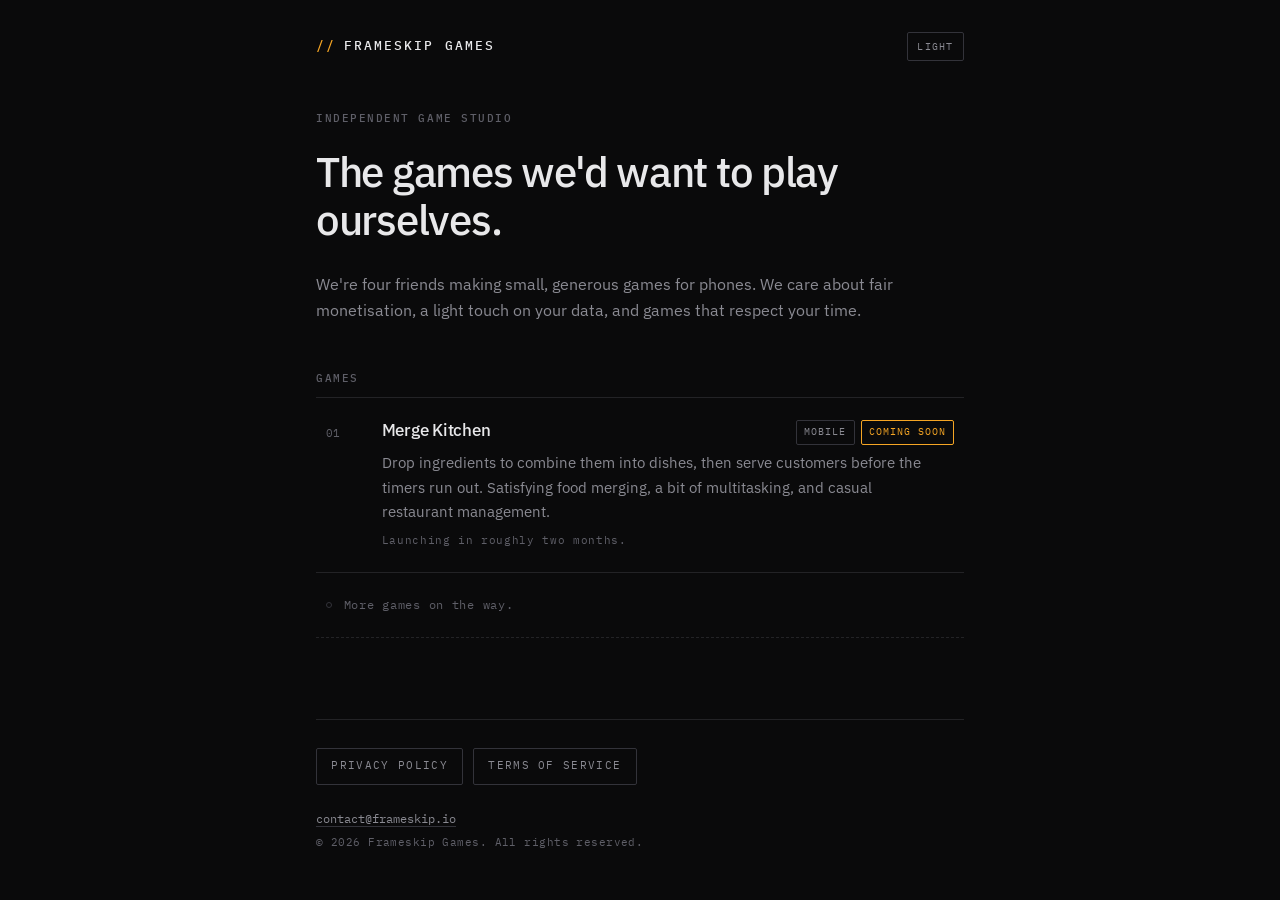
==== index.html @ ab9866dd "Redesign site as dark minimal/mono, add Terms of Service Replaces the gradient/glow/glassmorphism st" ====
<!DOCTYPE html>
<html lang="en" data-theme="dark">
<head>
    <meta charset="UTF-8">
    <meta name="viewport" content="width=device-width, initial-scale=1">

    <title>Frameskip Games — The games we'd want to play ourselves.</title>
    <meta name="description" content="Frameskip Games is a four-person independent game studio making fun, fair mobile games — the kind we'd want to play ourselves.">
    <meta name="theme-color" content="#0a0a0b">

    <meta property="og:type" content="website">
    <meta property="og:site_name" content="Frameskip Games">
    <meta property="og:title" content="Frameskip Games">
    <meta property="og:description" content="A four-person independent game studio making fun, fair mobile games.">
    <meta property="og:url" content="https://frameskip.io/">

    <link rel="canonical" href="https://frameskip.io/">

    <link rel="icon" type="image/svg+xml" href="assets/favicon.svg">

    <link rel="preconnect" href="https://fonts.googleapis.com">
    <link rel="preconnect" href="https://fonts.gstatic.com" crossorigin>
    <link rel="stylesheet" href="https://fonts.googleapis.com/css2?family=IBM+Plex+Mono:wght@400;500&family=IBM+Plex+Sans:wght@400;500&display=swap">

    <link rel="stylesheet" href="assets/styles.css">

    <script>
        /* Set the theme before first paint so there is no flash. */
        (function () {
            try {
                var saved = localStorage.getItem('frameskip-theme');
                if (saved) document.documentElement.setAttribute('data-theme', saved);
            } catch (e) {}
        })();
    </script>
</head>

<body>
    <div class="shell">

        <!-- ==================== Header ==================== -->

        <header class="site-head">
            <a class="wordmark" href="index.html">
                <span class="wordmark-mark" aria-hidden="true">//</span>
                <span>Frameskip Games</span>
            </a>

            <button
                class="theme-toggle"
                id="theme-toggle"
                type="button"
                aria-label="Switch to light theme"
            >
                <span class="theme-toggle-label">Light</span>
            </button>
        </header>

        <hr class="rule">

        <!-- ==================== Hero ==================== -->

        <main>
            <section class="hero">
                <p class="eyebrow">Independent game studio</p>

                <h1 class="hero-title">The games we'd want to play ourselves.</h1>

                <p class="hero-about">
                    We're four friends making small, generous games for phones.
                    We care about fair monetisation, a light touch on your data,
                    and games that respect your time.
                </p>
            </section>

            <!-- ==================== Games ==================== -->

            <section class="games" aria-labelledby="games-label">
                <h2 class="section-label" id="games-label">Games</h2>

                <!--
                    ADDING A GAME
                    ----------------
                    Copy a <li class="game-row"> block, bump the index number,
                    and fill in the title, description and tags. Keep the index
                    numbers sequential and zero-padded to two digits.

                    Available tag modifiers:
                      .tag          neutral  (platforms, categories)
                      .tag-accent   accent   (status, e.g. "Coming soon")

                    Add <p class="game-note"> for a short dated line under the
                    description if the game needs a timeline.
                -->

                <ul class="game-list">

                    <li class="game-row">
                        <span class="game-index">01</span>

                        <h3 class="game-title">Merge Kitchen</h3>

                        <div class="game-meta">
                            <span class="tag">Mobile</span>
                            <span class="tag tag-accent">Coming soon</span>
                        </div>

                        <p class="game-desc">
                            Drop ingredients to combine them into dishes, then
                            serve customers before the timers run out. Satisfying
                            food merging, a bit of multitasking, and casual
                            restaurant management.
                        </p>

                        <p class="game-note">Launching in roughly two months.</p>
                    </li>

                    <li class="game-row game-row-empty">
                        <span>More games on the way.</span>
                    </li>

                </ul>
            </section>
        </main>

        <!-- ==================== Footer ==================== -->

        <footer class="site-foot">
            <nav class="foot-links" aria-label="Legal">
                <a class="btn" href="privacy-policy.html">Privacy Policy</a>
                <a class="btn" href="terms-of-service.html">Terms of Service</a>
            </nav>

            <p class="foot-meta">
                <a href="mailto:contact@frameskip.io">contact@frameskip.io</a>
            </p>

            <p class="foot-copy">&copy; 2026 Frameskip Games. All rights reserved.</p>
        </footer>

    </div>

    <script src="assets/site.js"></script>
</body>
</html>
---- assets/styles.css ----
/* ============================================================
   Frameskip Games — shared stylesheet
   Dark-first. Flat fills only: no gradients, no shadows,
   no blur, no glow.
   ============================================================ */

/* --- Tokens ------------------------------------------------ */

:root {
    color-scheme: dark;

    --bg: #0a0a0b;
    --surface: #111113;
    --surface-hover: #17171b;
    --line: #232326;
    --line-strong: #33333a;

    --text: #e8e8ea;
    --muted: #8a8a92;
    --faint: #5f5f68;

    --accent: #f5a524;

    --sans: 'IBM Plex Sans', ui-sans-serif, system-ui, -apple-system,
        'Segoe UI', Roboto, Helvetica, Arial, sans-serif;
    --mono: 'IBM Plex Mono', ui-monospace, SFMono-Regular, Menlo,
        Consolas, 'Liberation Mono', monospace;

    --measure: 44rem;
    --gutter: 1.75rem;
    --radius: 2px;
}

[data-theme='light'] {
    color-scheme: light;

    --bg: #fafafa;
    --surface: #ffffff;
    --surface-hover: #f3f3f4;
    --line: #e4e4e7;
    --line-strong: #d0d0d5;

    --text: #18181b;
    --muted: #64646c;
    --faint: #9a9aa2;

    --accent: #a06207;
}

/* --- Reset ------------------------------------------------- */

*,
*::before,
*::after {
    box-sizing: border-box;
}

html {
    -webkit-text-size-adjust: 100%;
}

body {
    margin: 0;
    min-height: 100vh;
    display: flex;
    flex-direction: column;
    background: var(--bg);
    color: var(--text);
    font-family: var(--sans);
    font-size: 16px;
    line-height: 1.6;
    -webkit-font-smoothing: antialiased;
    -moz-osx-font-smoothing: grayscale;
    overflow-wrap: break-word;
}

h1,
h2,
h3 {
    margin: 0;
    font-weight: 500;
    letter-spacing: -0.015em;
    line-height: 1.2;
}

p {
    margin: 0;
}

ul {
    margin: 0;
    padding: 0;
    list-style: none;
}

a {
    color: inherit;
    text-decoration: none;
}

button {
    font: inherit;
    color: inherit;
    background: none;
    border: none;
    cursor: pointer;
}

::selection {
    background: var(--accent);
    color: #0a0a0b;
}

:focus-visible {
    outline: 2px solid var(--accent);
    outline-offset: 3px;
}

/* --- Layout ------------------------------------------------ */

/* The shell is a flex column so the footer can be pushed to the
   bottom of the viewport when the page is short. */
.shell {
    width: 100%;
    max-width: var(--measure);
    margin: 0 auto;
    padding: 0 var(--gutter);
    flex: 1 0 auto;
    display: flex;
    flex-direction: column;
}

.rule {
    height: 1px;
    background: var(--line);
    border: 0;
}

/* --- Header ------------------------------------------------ */

.site-head {
    display: flex;
    align-items: center;
    justify-content: space-between;
    gap: 1rem;
    padding-top: 2rem;
    padding-bottom: 2rem;
}

.wordmark {
    display: inline-flex;
    align-items: baseline;
    gap: 0.5rem;
    font-family: var(--mono);
    font-size: 0.8rem;
    font-weight: 500;
    letter-spacing: 0.16em;
    text-transform: uppercase;
    color: var(--text);
}

.wordmark-mark {
    color: var(--accent);
}

.wordmark:hover {
    color: var(--accent);
}

.theme-toggle {
    flex: none;
    padding: 0.35rem 0.6rem;
    border: 1px solid var(--line-strong);
    border-radius: var(--radius);
    font-family: var(--mono);
    font-size: 0.625rem;
    letter-spacing: 0.12em;
    text-transform: uppercase;
    color: var(--muted);
    transition: color 0.15s ease, border-color 0.15s ease;
}

.theme-toggle:hover {
    color: var(--accent);
    border-color: var(--accent);
}

/* --- Hero -------------------------------------------------- */

.hero {
    padding-bottom: 3rem;
}

.eyebrow,
.section-label {
    font-family: var(--mono);
    font-size: 0.6875rem;
    font-weight: 500;
    letter-spacing: 0.14em;
    text-transform: uppercase;
    color: var(--faint);
}

.hero-title {
    margin-top: 1.25rem;
    font-size: clamp(1.75rem, 6.5vw, 2.625rem);
    letter-spacing: -0.03em;
    line-height: 1.15;
    max-width: 26ch;
}

.hero-about {
    margin-top: 1.75rem;
    max-width: 38rem;
    color: var(--muted);
}

.hero-about strong {
    color: var(--text);
    font-weight: 500;
}

.link {
    color: var(--accent);
    border-bottom: 1px solid transparent;
    transition: border-color 0.15s ease;
}

.link:hover {
    border-bottom-color: var(--accent);
}

/* --- Games ------------------------------------------------- */

.games {
    padding-bottom: 3.5rem;
}

.section-label {
    display: block;
    padding-bottom: 0.75rem;
}

.game-list {
    border-top: 1px solid var(--line);
}

.game-row {
    display: grid;
    grid-template-columns: 2.5rem minmax(0, 1fr) auto;
    grid-template-areas:
        'index title meta'
        'index desc desc'
        'index note note';
    column-gap: 1rem;
    row-gap: 0.4rem;
    align-content: start;
    padding: 1.4rem 0.6rem;
    border-bottom: 1px solid var(--line);
    transition: background-color 0.15s ease;
}

.game-row:hover {
    background: var(--surface-hover);
}

.game-index {
    grid-area: index;
    padding-top: 0.28rem;
    font-family: var(--mono);
    font-size: 0.6875rem;
    letter-spacing: 0.08em;
    color: var(--faint);
}

.game-title {
    grid-area: title;
    font-size: 1.0625rem;
}

.game-desc {
    grid-area: desc;
    max-width: 34rem;
    color: var(--muted);
    font-size: 0.9375rem;
    line-height: 1.65;
}

.game-note {
    grid-area: note;
    font-family: var(--mono);
    font-size: 0.6875rem;
    letter-spacing: 0.06em;
    color: var(--faint);
}

.game-meta {
    grid-area: meta;
    display: flex;
    flex-wrap: wrap;
    align-content: flex-start;
    justify-content: flex-end;
    gap: 0.4rem;
}

.tag {
    display: inline-block;
    padding: 0.2rem 0.45rem;
    border: 1px solid var(--line-strong);
    border-radius: var(--radius);
    font-family: var(--mono);
    font-size: 0.625rem;
    letter-spacing: 0.1em;
    text-transform: uppercase;
    color: var(--muted);
    white-space: nowrap;
}

.tag-accent {
    color: var(--accent);
    border-color: var(--accent);
}

.game-row-empty {
    display: flex;
    align-items: center;
    gap: 0.75rem;
    border-bottom-style: dashed;
    font-family: var(--mono);
    font-size: 0.75rem;
    letter-spacing: 0.06em;
    color: var(--faint);
}

.game-row-empty:hover {
    background: none;
}

.game-row-empty::before {
    content: '';
    width: 0.375rem;
    height: 0.375rem;
    border: 1px solid var(--line-strong);
    border-radius: 50%;
}

/* --- Footer ------------------------------------------------ */

.site-foot {
    margin-top: auto;
    padding-top: 1.75rem;
    padding-bottom: 3rem;
    border-top: 1px solid var(--line);
}

.foot-links {
    display: flex;
    flex-wrap: wrap;
    gap: 0.6rem;
}

.btn {
    display: inline-block;
    padding: 0.55rem 0.9rem;
    border: 1px solid var(--line-strong);
    border-radius: var(--radius);
    font-family: var(--mono);
    font-size: 0.6875rem;
    letter-spacing: 0.12em;
    text-transform: uppercase;
    color: var(--muted);
    transition: color 0.15s ease, border-color 0.15s ease,
        background-color 0.15s ease;
}

.btn:hover {
    color: var(--accent);
    border-color: var(--accent);
}

.foot-meta {
    margin-top: 1.5rem;
    font-family: var(--mono);
    font-size: 0.75rem;
    color: var(--muted);
}

.foot-meta a {
    color: var(--muted);
    border-bottom: 1px solid var(--line-strong);
}

.foot-meta a:hover {
    color: var(--accent);
    border-bottom-color: var(--accent);
}

.foot-copy {
    margin-top: 0.4rem;
    font-family: var(--mono);
    font-size: 0.6875rem;
    letter-spacing: 0.04em;
    color: var(--faint);
}

/* --- Legal pages ------------------------------------------- */

.page-head {
    padding-top: 2.5rem;
    padding-bottom: 2rem;
}

.back-link {
    display: inline-block;
    font-family: var(--mono);
    font-size: 0.6875rem;
    letter-spacing: 0.12em;
    text-transform: uppercase;
    color: var(--muted);
    transition: color 0.15s ease;
}

.back-link:hover {
    color: var(--accent);
}

.page-title {
    margin-top: 1.5rem;
    font-size: clamp(1.75rem, 6vw, 2.375rem);
    letter-spacing: -0.03em;
}

.page-updated {
    margin-top: 0.6rem;
    font-family: var(--mono);
    font-size: 0.6875rem;
    letter-spacing: 0.1em;
    text-transform: uppercase;
    color: var(--faint);
}

/* Table of contents — built by site.js, hidden without JS */
.toc {
    margin-top: 2rem;
    padding: 1.25rem;
    background: var(--surface);
    border: 1px solid var(--line);
    border-radius: var(--radius);
}

.toc-label {
    display: block;
    font-family: var(--mono);
    font-size: 0.625rem;
    letter-spacing: 0.14em;
    text-transform: uppercase;
    color: var(--faint);
}

.toc ol {
    margin-top: 0.75rem;
    padding: 0;
    list-style: none;
    columns: 2;
    column-gap: 1.5rem;
    font-family: var(--mono);
    font-size: 0.75rem;
    line-height: 1.9;
}

.toc li {
    break-inside: avoid;
}

.toc a {
    color: var(--muted);
    transition: color 0.15s ease;
}

.toc a:hover {
    color: var(--accent);
}

/* Prose */

.prose {
    padding-top: 2.5rem;
    padding-bottom: 1rem;
}

.prose section {
    padding-bottom: 2rem;
}

.prose h2 {
    display: flex;
    gap: 0.75rem;
    align-items: baseline;
    font-size: 1rem;
    font-weight: 500;
    scroll-margin-top: 2rem;
}

.prose h2 .num {
    flex: none;
    font-family: var(--mono);
    font-size: 0.6875rem;
    letter-spacing: 0.08em;
    color: var(--accent);
}

.prose h3 {
    margin-top: 1.5rem;
    font-size: 0.9375rem;
    font-weight: 500;
}

.prose p {
    margin-top: 0.85rem;
    max-width: 38rem;
    color: var(--muted);
    line-height: 1.75;
}

.prose ul {
    margin-top: 0.85rem;
    max-width: 38rem;
    color: var(--muted);
    line-height: 1.75;
}

.prose li {
    position: relative;
    padding-left: 1.1rem;
    margin-top: 0.3rem;
}

.prose li::before {
    content: '';
    position: absolute;
    left: 0;
    top: 0.7em;
    width: 0.375rem;
    height: 1px;
    background: var(--line-strong);
}

.prose strong {
    color: var(--text);
    font-weight: 500;
}

/* --- 404 --------------------------------------------------- */

.notfound {
    flex: 1;
    display: flex;
    flex-direction: column;
    align-items: flex-start;
    justify-content: center;
    width: 100%;
    max-width: var(--measure);
    margin: 0 auto;
    padding: var(--gutter);
}

.notfound-code {
    font-family: var(--mono);
    font-size: 0.6875rem;
    letter-spacing: 0.14em;
    text-transform: uppercase;
    color: var(--accent);
}

.notfound-title {
    margin-top: 1rem;
    font-size: clamp(2rem, 8vw, 3rem);
    letter-spacing: -0.03em;
}

.notfound-body {
    margin-top: 0.75rem;
    color: var(--muted);
}

.notfound .btn {
    margin-top: 2rem;
}

/* --- Small screens ----------------------------------------- */

@media (max-width: 620px) {
    .game-row {
        grid-template-columns: 2rem minmax(0, 1fr);
        grid-template-areas:
            'index title'
            'index meta'
            'index desc'
            'index note';
        padding: 1.25rem 0.4rem;
    }

    .game-meta {
        justify-content: flex-start;
        margin-top: 0.15rem;
    }
}

@media (max-width: 560px) {
    :root {
        --gutter: 1.25rem;
    }

    .toc ol {
        columns: 1;
    }
}

@media (prefers-reduced-motion: reduce) {
    * {
        transition-duration: 0.01ms !important;
    }
}
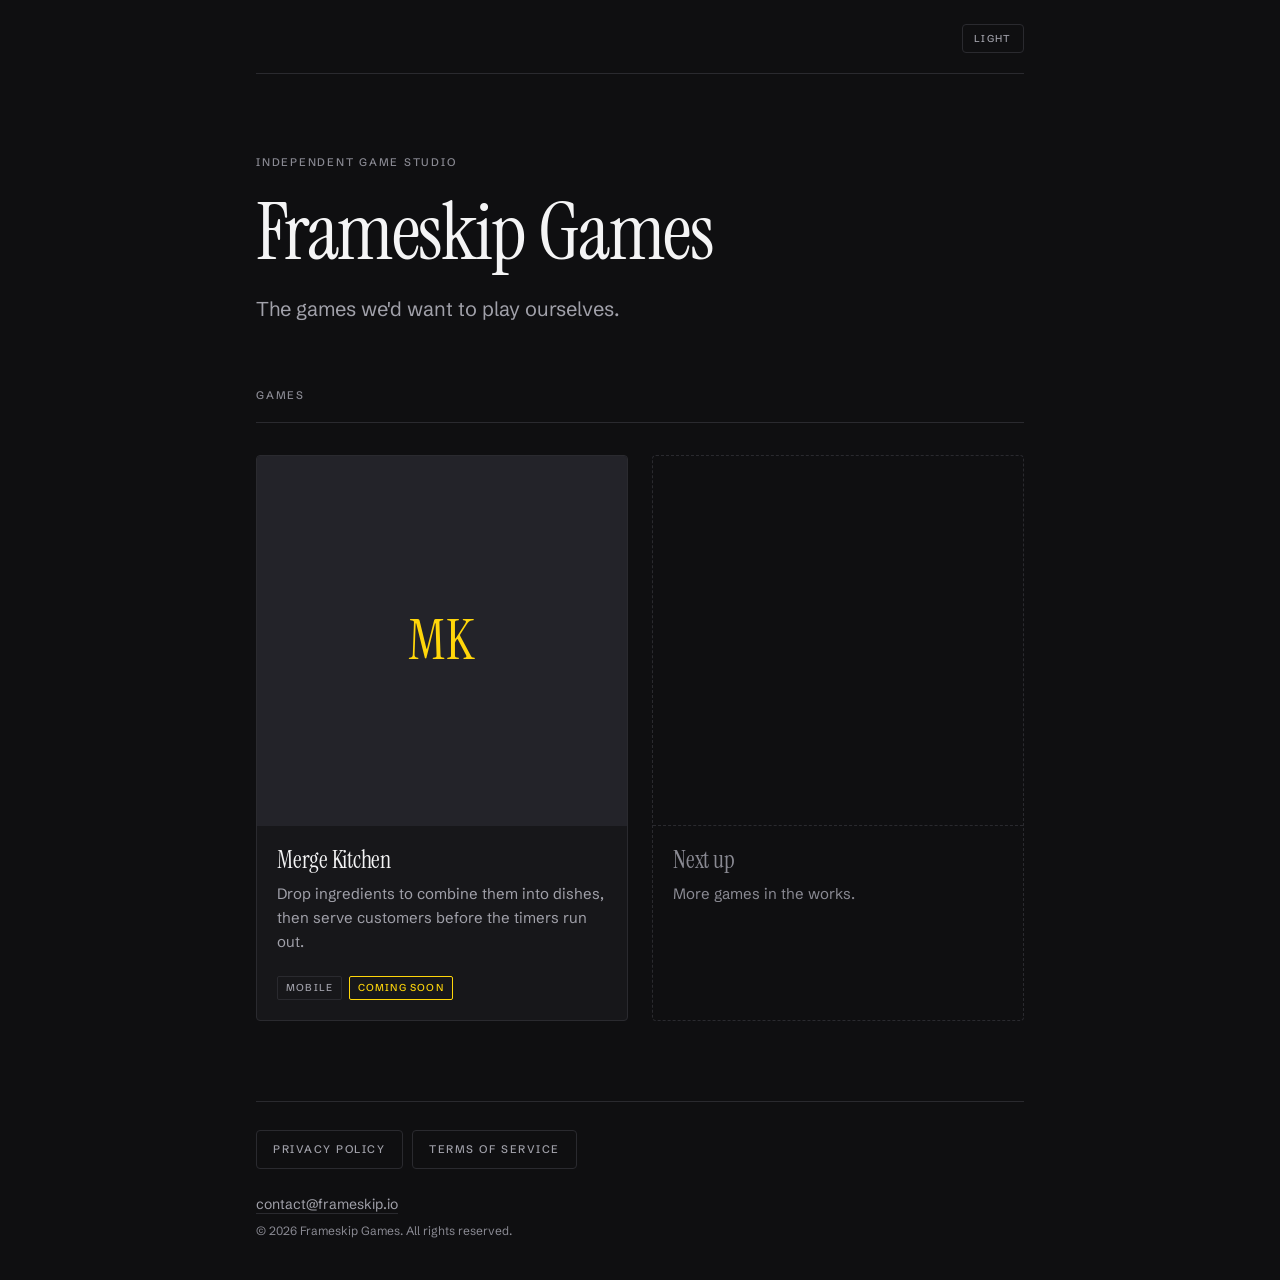
==== commit c751be78: "design changes" ====
--- a/index.html
+++ b/index.html
@@ -5,13 +5,13 @@
     <meta name="viewport" content="width=device-width, initial-scale=1">
 
     <title>Frameskip Games — The games we'd want to play ourselves.</title>
-    <meta name="description" content="Frameskip Games is a four-person independent game studio making fun, fair mobile games — the kind we'd want to play ourselves.">
-    <meta name="theme-color" content="#0a0a0b">
+    <meta name="description" content="Frameskip Games is a small independent game studio making mobile games we'd want to play ourselves.">
+    <meta name="theme-color" content="#0f0f11">
 
     <meta property="og:type" content="website">
     <meta property="og:site_name" content="Frameskip Games">
     <meta property="og:title" content="Frameskip Games">
-    <meta property="og:description" content="A four-person independent game studio making fun, fair mobile games.">
+    <meta property="og:description" content="A small independent game studio.">
     <meta property="og:url" content="https://frameskip.io/">
 
     <link rel="canonical" href="https://frameskip.io/">
@@ -20,7 +20,7 @@
 
     <link rel="preconnect" href="https://fonts.googleapis.com">
     <link rel="preconnect" href="https://fonts.gstatic.com" crossorigin>
-    <link rel="stylesheet" href="https://fonts.googleapis.com/css2?family=IBM+Plex+Mono:wght@400;500&family=IBM+Plex+Sans:wght@400;500&display=swap">
+    <link rel="stylesheet" href="https://fonts.googleapis.com/css2?family=Instrument+Serif:ital@0;1&family=Schibsted+Grotesk:wght@400;500;600&display=swap">
 
     <link rel="stylesheet" href="assets/styles.css">
 
@@ -35,17 +35,26 @@
     </script>
 </head>
 
+<!--
+    DEPLOYMENT NOTE
+    --------------
+    Pushes to main build automatically. The custom domain is NOT set by the
+    CNAME file alone — it must also be registered in repository settings:
+
+        Settings -> Pages -> Custom domain  ->  frameskip.io
+        Settings -> Pages -> Enforce HTTPS    ->  on
+
+    If https://frameskip.io/ shows GitHub's "Site not found" page while
+    https://frameskipgames.github.io/frameskip/ redirects to the apex, the
+    custom domain has not been registered. DNS already points at GitHub Pages.
+-->
+
 <body>
     <div class="shell">
 
-        <!-- ==================== Header ==================== -->
+        <!-- ==================== Top bar ==================== -->
 
-        <header class="site-head">
-            <a class="wordmark" href="index.html">
-                <span class="wordmark-mark" aria-hidden="true">//</span>
-                <span>Frameskip Games</span>
-            </a>
-
+        <header class="site-bar">
             <button
                 class="theme-toggle"
                 id="theme-toggle"
@@ -64,12 +73,10 @@
             <section class="hero">
                 <p class="eyebrow">Independent game studio</p>
 
-                <h1 class="hero-title">The games we'd want to play ourselves.</h1>
+                <h1 class="hero-title">Frameskip Games</h1>
 
-                <p class="hero-about">
-                    We're four friends making small, generous games for phones.
-                    We care about fair monetisation, a light touch on your data,
-                    and games that respect your time.
+                <p class="hero-subtext">
+                    The games we'd want to play ourselves.
                 </p>
             </section>
 
@@ -81,45 +88,61 @@
                 <!--
                     ADDING A GAME
                     ----------------
-                    Copy a <li class="game-row"> block, bump the index number,
-                    and fill in the title, description and tags. Keep the index
-                    numbers sequential and zero-padded to two digits.
+                    Copy a whole <article class="card"> block and bump the tone
+                    class (.card-art--1 .. --4) so neighbours stay distinct.
 
-                    Available tag modifiers:
-                      .tag          neutral  (platforms, categories)
-                      .tag-accent   accent   (status, e.g. "Coming soon")
+                    Cover art: drop a file at
+                        assets/games/<slug>/cover.png
+                    and point the <img> src at it. Until that file exists the
+                    tinted fallback (tone + initials) shows instead, so a card
+                    is never broken.
 
-                    Add <p class="game-note"> for a short dated line under the
-                    description if the game needs a timeline.
+                    Tags:
+                      .tag          neutral  — platforms, categories
+                      .tag-accent   accent   — status, e.g. "Coming soon"
+
+                    The grid is repeat(auto-fill, minmax(...)), so it reflows
+                    for you no matter how many cards you add.
                 -->
 
-                <ul class="game-list">
+                <div class="game-grid">
 
-                    <li class="game-row">
-                        <span class="game-index">01</span>
-
-                        <h3 class="game-title">Merge Kitchen</h3>
-
-                        <div class="game-meta">
-                            <span class="tag">Mobile</span>
-                            <span class="tag tag-accent">Coming soon</span>
+                    <article class="card">
+                        <div class="card-art card-art--1">
+                            <span class="card-art-fallback" aria-hidden="true">MK</span>
+                            <img
+                                src="assets/games/merge-kitchen/cover.png"
+                                alt=""
+                                loading="lazy"
+                                onerror="this.remove()"
+                            >
                         </div>
 
-                        <p class="game-desc">
-                            Drop ingredients to combine them into dishes, then
-                            serve customers before the timers run out. Satisfying
-                            food merging, a bit of multitasking, and casual
-                            restaurant management.
-                        </p>
+                        <div class="card-body">
+                            <h3 class="card-title">Merge Kitchen</h3>
 
-                        <p class="game-note">Launching in roughly two months.</p>
-                    </li>
+                            <p class="card-desc">
+                                Drop ingredients to combine them into dishes, then
+                                serve customers before the timers run out.
+                            </p>
 
-                    <li class="game-row game-row-empty">
-                        <span>More games on the way.</span>
-                    </li>
+                            <div class="card-meta">
+                                <span class="tag">Mobile</span>
+                                <span class="tag tag-accent">Coming soon</span>
+                            </div>
+                        </div>
+                    </article>
 
-                </ul>
+                    <article class="card card--empty">
+                        <div class="card-art" aria-hidden="true"></div>
+
+                        <div class="card-body">
+                            <h3 class="card-title">Next up</h3>
+                            <p class="card-desc">More games in the works.</p>
+                        </div>
+                    </article>
+
+                </div>
             </section>
         </main>
 
@@ -135,7 +158,9 @@
                 <a href="mailto:contact@frameskip.io">contact@frameskip.io</a>
             </p>
 
-            <p class="foot-copy">&copy; 2026 Frameskip Games. All rights reserved.</p>
+            <p class="foot-copy">
+                &copy; 2026 Frameskip Games. All rights reserved.
+            </p>
         </footer>
 
     </div>
--- a/assets/styles.css
+++ b/assets/styles.css
@@ -1,50 +1,63 @@
 /* ============================================================
    Frameskip Games — shared stylesheet
-   Dark-first. Flat fills only: no gradients, no shadows,
-   no blur, no glow.
+
+   Type: Instrument Serif (display) + Schibsted Grotesk (UI).
+   Colour: warm dark by default, warm paper as the light theme.
+   Flat fills only — no gradients, no shadows, no blur.
    ============================================================ */
 
-/* --- Tokens ------------------------------------------------ */
+/* --- Tokens ----------------------------------------------- */
 
 :root {
     color-scheme: dark;
 
-    --bg: #0a0a0b;
-    --surface: #111113;
-    --surface-hover: #17171b;
-    --line: #232326;
-    --line-strong: #33333a;
-
-    --text: #e8e8ea;
-    --muted: #8a8a92;
-    --faint: #5f5f68;
-
-    --accent: #f5a524;
-
-    --sans: 'IBM Plex Sans', ui-sans-serif, system-ui, -apple-system,
+    --bg: #0f0f11;
+    --surface: #17171a;
+    --surface-hover: #1e1e22;
+    --line: #2a2a2f;
+    --line-strong: #3a3a41;
+
+    --text: #f4f4f5;
+    --muted: #a1a1aa;
+    --faint: #8a8a93;
+    --accent: #ffd60a;
+    --on-accent: #111113;
+
+    --display: 'Instrument Serif', 'Iowan Old Style', Georgia,
+        'Times New Roman', serif;
+    --sans: 'Schibsted Grotesk', ui-sans-serif, system-ui, -apple-system,
         'Segoe UI', Roboto, Helvetica, Arial, sans-serif;
-    --mono: 'IBM Plex Mono', ui-monospace, SFMono-Regular, Menlo,
-        Consolas, 'Liberation Mono', monospace;
-
-    --measure: 44rem;
-    --gutter: 1.75rem;
-    --radius: 2px;
+
+    /* Card art panels are dark in BOTH themes, so they always take the
+       vivid brand yellow rather than the light theme's deep gold.
+       Deliberately not overridden in [data-theme='light'].
+       Contrast on the four tones: 9.7:1 to 11.1:1. */
+    --art-ink: #ffd60a;
+    --tone-1: #232329;
+    --tone-2: #2b2b22;
+    --tone-3: #2e2530;
+    --tone-4: #23302b;
+
+    --measure: 52rem;
+    --gutter: 2rem;
+    --radius: 4px;
 }
 
 [data-theme='light'] {
     color-scheme: light;
 
-    --bg: #fafafa;
+    --bg: #f8f8f7;
     --surface: #ffffff;
-    --surface-hover: #f3f3f4;
-    --line: #e4e4e7;
-    --line-strong: #d0d0d5;
-
-    --text: #18181b;
-    --muted: #64646c;
-    --faint: #9a9aa2;
-
-    --accent: #a06207;
+    --surface-hover: #f0f0ef;
+    --line: #e3e3e1;
+    --line-strong: #cfcfcd;
+
+    --text: #111113;
+    --muted: #62626b;
+    --faint: #6e6e77;
+    /* Deep gold rather than yellow — #ffd60a on cream is 1.33:1. */
+    --accent: #7a5c00;
+    --on-accent: #ffffff;
 }
 
 /* --- Reset ------------------------------------------------- */
@@ -78,19 +91,19 @@
 h2,
 h3 {
     margin: 0;
-    font-weight: 500;
+    font-weight: 400;
     letter-spacing: -0.015em;
-    line-height: 1.2;
+    line-height: 1.15;
 }
 
 p {
     margin: 0;
 }
 
-ul {
+ul,
+ol {
     margin: 0;
     padding: 0;
-    list-style: none;
 }
 
 a {
@@ -106,9 +119,14 @@
     cursor: pointer;
 }
 
+img {
+    display: block;
+    max-width: 100%;
+}
+
 ::selection {
     background: var(--accent);
-    color: #0a0a0b;
+    color: var(--on-accent);
 }
 
 :focus-visible {
@@ -118,8 +136,7 @@
 
 /* --- Layout ------------------------------------------------ */
 
-/* The shell is a flex column so the footer can be pushed to the
-   bottom of the viewport when the page is short. */
+/* Flex column so the footer can sit at the bottom on short pages. */
 .shell {
     width: 100%;
     max-width: var(--measure);
@@ -132,35 +149,27 @@
 
 .rule {
     height: 1px;
+    border: 0;
+    margin: 0;
     background: var(--line);
-    border: 0;
-}
-
-/* --- Header ------------------------------------------------ */
-
-.site-head {
+}
+
+/* --- Top bar ----------------------------------------------- */
+
+.site-bar {
     display: flex;
     align-items: center;
-    justify-content: space-between;
+    justify-content: flex-end;
     gap: 1rem;
-    padding-top: 2rem;
-    padding-bottom: 2rem;
+    padding: 1.5rem 0 1.25rem;
 }
 
 .wordmark {
-    display: inline-flex;
-    align-items: baseline;
-    gap: 0.5rem;
-    font-family: var(--mono);
-    font-size: 0.8rem;
-    font-weight: 500;
-    letter-spacing: 0.16em;
-    text-transform: uppercase;
-    color: var(--text);
-}
-
-.wordmark-mark {
-    color: var(--accent);
+    margin-right: auto;
+    font-size: 0.8125rem;
+    font-weight: 500;
+    letter-spacing: 0.14em;
+    text-transform: uppercase;
 }
 
 .wordmark:hover {
@@ -169,12 +178,12 @@
 
 .theme-toggle {
     flex: none;
-    padding: 0.35rem 0.6rem;
-    border: 1px solid var(--line-strong);
+    padding: 0.35rem 0.7rem;
+    border: 1px solid var(--line);
     border-radius: var(--radius);
-    font-family: var(--mono);
     font-size: 0.625rem;
-    letter-spacing: 0.12em;
+    font-weight: 500;
+    letter-spacing: 0.14em;
     text-transform: uppercase;
     color: var(--muted);
     transition: color 0.15s ease, border-color 0.15s ease;
@@ -185,132 +194,150 @@
     border-color: var(--accent);
 }
 
-/* --- Hero -------------------------------------------------- */
+/* Inline text link — mailto addresses on the legal pages */
+.link {
+    color: var(--accent);
+    border-bottom: 1px solid transparent;
+    transition: border-color 0.15s ease;
+}
+
+.link:hover {
+    border-bottom-color: var(--accent);
+}
+
+/* --- Hero --------------------------------------------------- */
 
 .hero {
-    padding-bottom: 3rem;
+    padding: clamp(2.5rem, 8vw, 5rem) 0 clamp(2.5rem, 6vw, 4rem);
 }
 
 .eyebrow,
 .section-label {
-    font-family: var(--mono);
+    display: block;
     font-size: 0.6875rem;
     font-weight: 500;
-    letter-spacing: 0.14em;
+    letter-spacing: 0.16em;
     text-transform: uppercase;
     color: var(--faint);
 }
 
 .hero-title {
     margin-top: 1.25rem;
-    font-size: clamp(1.75rem, 6.5vw, 2.625rem);
-    letter-spacing: -0.03em;
-    line-height: 1.15;
-    max-width: 26ch;
-}
-
-.hero-about {
-    margin-top: 1.75rem;
-    max-width: 38rem;
-    color: var(--muted);
-}
-
-.hero-about strong {
-    color: var(--text);
-    font-weight: 500;
-}
-
-.link {
-    color: var(--accent);
-    border-bottom: 1px solid transparent;
-    transition: border-color 0.15s ease;
-}
-
-.link:hover {
-    border-bottom-color: var(--accent);
-}
-
-/* --- Games ------------------------------------------------- */
+    font-family: var(--display);
+    font-size: clamp(2.75rem, 8vw, 5rem);
+    line-height: 1.02;
+    letter-spacing: -0.02em;
+}
+
+.hero-subtext {
+    margin-top: 1.25rem;
+    max-width: 34ch;
+    font-size: clamp(1.0625rem, 2.4vw, 1.25rem);
+    color: var(--muted);
+}
+
+/* --- Games -------------------------------------------------- */
 
 .games {
-    padding-bottom: 3.5rem;
+    padding-bottom: clamp(3rem, 8vw, 5rem);
 }
 
 .section-label {
-    display: block;
-    padding-bottom: 0.75rem;
-}
-
-.game-list {
-    border-top: 1px solid var(--line);
-}
-
-.game-row {
+    padding-bottom: 1.25rem;
+    border-bottom: 1px solid var(--line);
+}
+
+/* auto-fill means 1 card, 3 cards or 12 all lay out with no CSS change. */
+.game-grid {
     display: grid;
-    grid-template-columns: 2.5rem minmax(0, 1fr) auto;
-    grid-template-areas:
-        'index title meta'
-        'index desc desc'
-        'index note note';
-    column-gap: 1rem;
-    row-gap: 0.4rem;
-    align-content: start;
-    padding: 1.4rem 0.6rem;
-    border-bottom: 1px solid var(--line);
-    transition: background-color 0.15s ease;
-}
-
-.game-row:hover {
-    background: var(--surface-hover);
-}
-
-.game-index {
-    grid-area: index;
-    padding-top: 0.28rem;
-    font-family: var(--mono);
-    font-size: 0.6875rem;
-    letter-spacing: 0.08em;
-    color: var(--faint);
-}
-
-.game-title {
-    grid-area: title;
-    font-size: 1.0625rem;
-}
-
-.game-desc {
-    grid-area: desc;
-    max-width: 34rem;
+    grid-template-columns: repeat(auto-fill, minmax(15.625rem, 1fr));
+    gap: 1.5rem;
+    margin-top: 2rem;
+}
+
+.card {
+    display: flex;
+    flex-direction: column;
+    background: var(--surface);
+    border: 1px solid var(--line);
+    border-radius: var(--radius);
+    overflow: hidden;
+    transition: border-color 0.18s ease, transform 0.18s ease;
+}
+
+.card:hover {
+    border-color: var(--line-strong);
+    transform: translateY(-2px);
+}
+
+.card-art {
+    position: relative;
+    aspect-ratio: 1 / 1;
+    background: var(--tone-1);
+    overflow: hidden;
+}
+
+.card-art--1 { background: var(--tone-1); }
+.card-art--2 { background: var(--tone-2); }
+.card-art--3 { background: var(--tone-3); }
+.card-art--4 { background: var(--tone-4); }
+
+.card-art img {
+    position: absolute;
+    inset: 0;
+    width: 100%;
+    height: 100%;
+    object-fit: cover;
+}
+
+/* Sits behind the <img>; revealed when the image 404s and is removed. */
+.card-art-fallback {
+    position: absolute;
+    inset: 0;
+    display: grid;
+    place-items: center;
+    font-family: var(--display);
+    font-size: 3.5rem;
+    letter-spacing: 0.02em;
+    color: var(--art-ink);
+}
+
+.card-body {
+    display: flex;
+    flex-direction: column;
+    gap: 0.5rem;
+    padding: 1.25rem;
+    flex: 1;
+}
+
+.card-title {
+    font-family: var(--display);
+    font-size: 1.5rem;
+    letter-spacing: -0.01em;
+}
+
+.card-desc {
     color: var(--muted);
     font-size: 0.9375rem;
-    line-height: 1.65;
-}
-
-.game-note {
-    grid-area: note;
-    font-family: var(--mono);
-    font-size: 0.6875rem;
-    letter-spacing: 0.06em;
-    color: var(--faint);
-}
-
-.game-meta {
-    grid-area: meta;
+    line-height: 1.6;
+}
+
+.card-meta {
+    margin-top: auto;
+    padding-top: 0.875rem;
     display: flex;
     flex-wrap: wrap;
-    align-content: flex-start;
-    justify-content: flex-end;
     gap: 0.4rem;
 }
 
 .tag {
     display: inline-block;
-    padding: 0.2rem 0.45rem;
-    border: 1px solid var(--line-strong);
-    border-radius: var(--radius);
-    font-family: var(--mono);
+    padding: 0.2rem 0.5rem;
+    border: 1px solid var(--line);
+    border-radius: 2px;
     font-size: 0.625rem;
-    letter-spacing: 0.1em;
+    font-weight: 500;
+    letter-spacing: 0.12em;
     text-transform: uppercase;
     color: var(--muted);
     white-space: nowrap;
@@ -321,35 +348,38 @@
     border-color: var(--accent);
 }
 
-.game-row-empty {
-    display: flex;
-    align-items: center;
-    gap: 0.75rem;
-    border-bottom-style: dashed;
-    font-family: var(--mono);
-    font-size: 0.75rem;
-    letter-spacing: 0.06em;
+/* Placeholder card so the grid never looks broken with one title.
+   Mirrors the real card's structure — empty art block plus body —
+   so it reads as a slot waiting to be filled. */
+.card--empty {
+    border-style: dashed;
+    background: none;
+}
+
+.card--empty:hover {
+    transform: none;
+}
+
+.card--empty .card-art {
+    background: none;
+    border-bottom: 1px dashed var(--line);
+}
+
+.card--empty .card-art-fallback {
+    display: none;
+}
+
+.card--empty .card-title,
+.card--empty .card-desc {
     color: var(--faint);
 }
 
-.game-row-empty:hover {
-    background: none;
-}
-
-.game-row-empty::before {
-    content: '';
-    width: 0.375rem;
-    height: 0.375rem;
-    border: 1px solid var(--line-strong);
-    border-radius: 50%;
-}
-
-/* --- Footer ------------------------------------------------ */
+/* --- Footer -------------------------------------------------- */
 
 .site-foot {
     margin-top: auto;
     padding-top: 1.75rem;
-    padding-bottom: 3rem;
+    padding-bottom: 2.5rem;
     border-top: 1px solid var(--line);
 }
 
@@ -361,12 +391,12 @@
 
 .btn {
     display: inline-block;
-    padding: 0.55rem 0.9rem;
-    border: 1px solid var(--line-strong);
+    padding: 0.6rem 1rem;
+    border: 1px solid var(--line);
     border-radius: var(--radius);
-    font-family: var(--mono);
     font-size: 0.6875rem;
-    letter-spacing: 0.12em;
+    font-weight: 500;
+    letter-spacing: 0.14em;
     text-transform: uppercase;
     color: var(--muted);
     transition: color 0.15s ease, border-color 0.15s ease,
@@ -380,41 +410,36 @@
 
 .foot-meta {
     margin-top: 1.5rem;
-    font-family: var(--mono);
+    font-size: 0.875rem;
+    color: var(--muted);
+}
+
+.foot-meta a {
+    border-bottom: 1px solid var(--line);
+}
+
+.foot-meta a:hover {
+    color: var(--accent);
+    border-bottom-color: var(--accent);
+}
+
+.foot-copy {
+    margin-top: 0.35rem;
     font-size: 0.75rem;
-    color: var(--muted);
-}
-
-.foot-meta a {
-    color: var(--muted);
-    border-bottom: 1px solid var(--line-strong);
-}
-
-.foot-meta a:hover {
-    color: var(--accent);
-    border-bottom-color: var(--accent);
-}
-
-.foot-copy {
-    margin-top: 0.4rem;
-    font-family: var(--mono);
-    font-size: 0.6875rem;
-    letter-spacing: 0.04em;
     color: var(--faint);
 }
 
-/* --- Legal pages ------------------------------------------- */
+/* --- Legal pages --------------------------------------------- */
 
 .page-head {
-    padding-top: 2.5rem;
-    padding-bottom: 2rem;
+    padding: clamp(2rem, 6vw, 3.5rem) 0 clamp(1.5rem, 4vw, 2.5rem);
 }
 
 .back-link {
     display: inline-block;
-    font-family: var(--mono);
     font-size: 0.6875rem;
-    letter-spacing: 0.12em;
+    font-weight: 500;
+    letter-spacing: 0.14em;
     text-transform: uppercase;
     color: var(--muted);
     transition: color 0.15s ease;
@@ -426,23 +451,24 @@
 
 .page-title {
     margin-top: 1.5rem;
-    font-size: clamp(1.75rem, 6vw, 2.375rem);
-    letter-spacing: -0.03em;
+    font-family: var(--display);
+    font-size: clamp(2.25rem, 7vw, 3.5rem);
+    letter-spacing: -0.02em;
 }
 
 .page-updated {
-    margin-top: 0.6rem;
-    font-family: var(--mono);
+    margin-top: 0.75rem;
     font-size: 0.6875rem;
-    letter-spacing: 0.1em;
+    font-weight: 500;
+    letter-spacing: 0.14em;
     text-transform: uppercase;
     color: var(--faint);
 }
 
-/* Table of contents — built by site.js, hidden without JS */
+/* Contents list is built by site.js and hidden without JS */
 .toc {
-    margin-top: 2rem;
-    padding: 1.25rem;
+    margin-top: 2.5rem;
+    padding: 1.5rem;
     background: var(--surface);
     border: 1px solid var(--line);
     border-radius: var(--radius);
@@ -450,22 +476,20 @@
 
 .toc-label {
     display: block;
-    font-family: var(--mono);
     font-size: 0.625rem;
-    letter-spacing: 0.14em;
+    font-weight: 500;
+    letter-spacing: 0.16em;
     text-transform: uppercase;
     color: var(--faint);
 }
 
 .toc ol {
-    margin-top: 0.75rem;
-    padding: 0;
+    margin-top: 1rem;
     list-style: none;
     columns: 2;
-    column-gap: 1.5rem;
-    font-family: var(--mono);
-    font-size: 0.75rem;
-    line-height: 1.9;
+    column-gap: 2rem;
+    font-size: 0.875rem;
+    line-height: 2;
 }
 
 .toc li {
@@ -484,7 +508,7 @@
 /* Prose */
 
 .prose {
-    padding-top: 2.5rem;
+    padding-top: clamp(2rem, 5vw, 3rem);
     padding-bottom: 1rem;
 }
 
@@ -494,37 +518,32 @@
 
 .prose h2 {
     display: flex;
-    gap: 0.75rem;
+    gap: 0.85rem;
     align-items: baseline;
-    font-size: 1rem;
-    font-weight: 500;
+    font-family: var(--display);
+    font-size: 1.375rem;
     scroll-margin-top: 2rem;
 }
 
 .prose h2 .num {
     flex: none;
-    font-family: var(--mono);
+    font-family: var(--sans);
     font-size: 0.6875rem;
-    letter-spacing: 0.08em;
-    color: var(--accent);
-}
-
-.prose h3 {
-    margin-top: 1.5rem;
-    font-size: 0.9375rem;
-    font-weight: 500;
+    font-weight: 500;
+    letter-spacing: 0.1em;
+    color: var(--accent);
 }
 
 .prose p {
-    margin-top: 0.85rem;
-    max-width: 38rem;
+    margin-top: 0.9rem;
+    max-width: 40rem;
     color: var(--muted);
     line-height: 1.75;
 }
 
 .prose ul {
-    margin-top: 0.85rem;
-    max-width: 38rem;
+    margin-top: 0.9rem;
+    max-width: 40rem;
     color: var(--muted);
     line-height: 1.75;
 }
@@ -532,15 +551,15 @@
 .prose li {
     position: relative;
     padding-left: 1.1rem;
-    margin-top: 0.3rem;
+    margin-top: 0.35rem;
 }
 
 .prose li::before {
     content: '';
     position: absolute;
     left: 0;
-    top: 0.7em;
-    width: 0.375rem;
+    top: 0.75em;
+    width: 0.4rem;
     height: 1px;
     background: var(--line-strong);
 }
@@ -550,7 +569,7 @@
     font-weight: 500;
 }
 
-/* --- 404 --------------------------------------------------- */
+/* --- 404 ------------------------------------------------------ */
 
 .notfound {
     flex: 1;
@@ -565,17 +584,18 @@
 }
 
 .notfound-code {
-    font-family: var(--mono);
     font-size: 0.6875rem;
-    letter-spacing: 0.14em;
+    font-weight: 500;
+    letter-spacing: 0.16em;
     text-transform: uppercase;
     color: var(--accent);
 }
 
 .notfound-title {
     margin-top: 1rem;
-    font-size: clamp(2rem, 8vw, 3rem);
-    letter-spacing: -0.03em;
+    font-family: var(--display);
+    font-size: clamp(2.5rem, 9vw, 4.5rem);
+    letter-spacing: -0.02em;
 }
 
 .notfound-body {
@@ -587,22 +607,11 @@
     margin-top: 2rem;
 }
 
-/* --- Small screens ----------------------------------------- */
+/* --- Small screens -------------------------------------------- */
 
 @media (max-width: 620px) {
-    .game-row {
-        grid-template-columns: 2rem minmax(0, 1fr);
-        grid-template-areas:
-            'index title'
-            'index meta'
-            'index desc'
-            'index note';
-        padding: 1.25rem 0.4rem;
-    }
-
-    .game-meta {
-        justify-content: flex-start;
-        margin-top: 0.15rem;
+    .game-grid {
+        grid-template-columns: repeat(auto-fill, minmax(13rem, 1fr));
     }
 }
 
